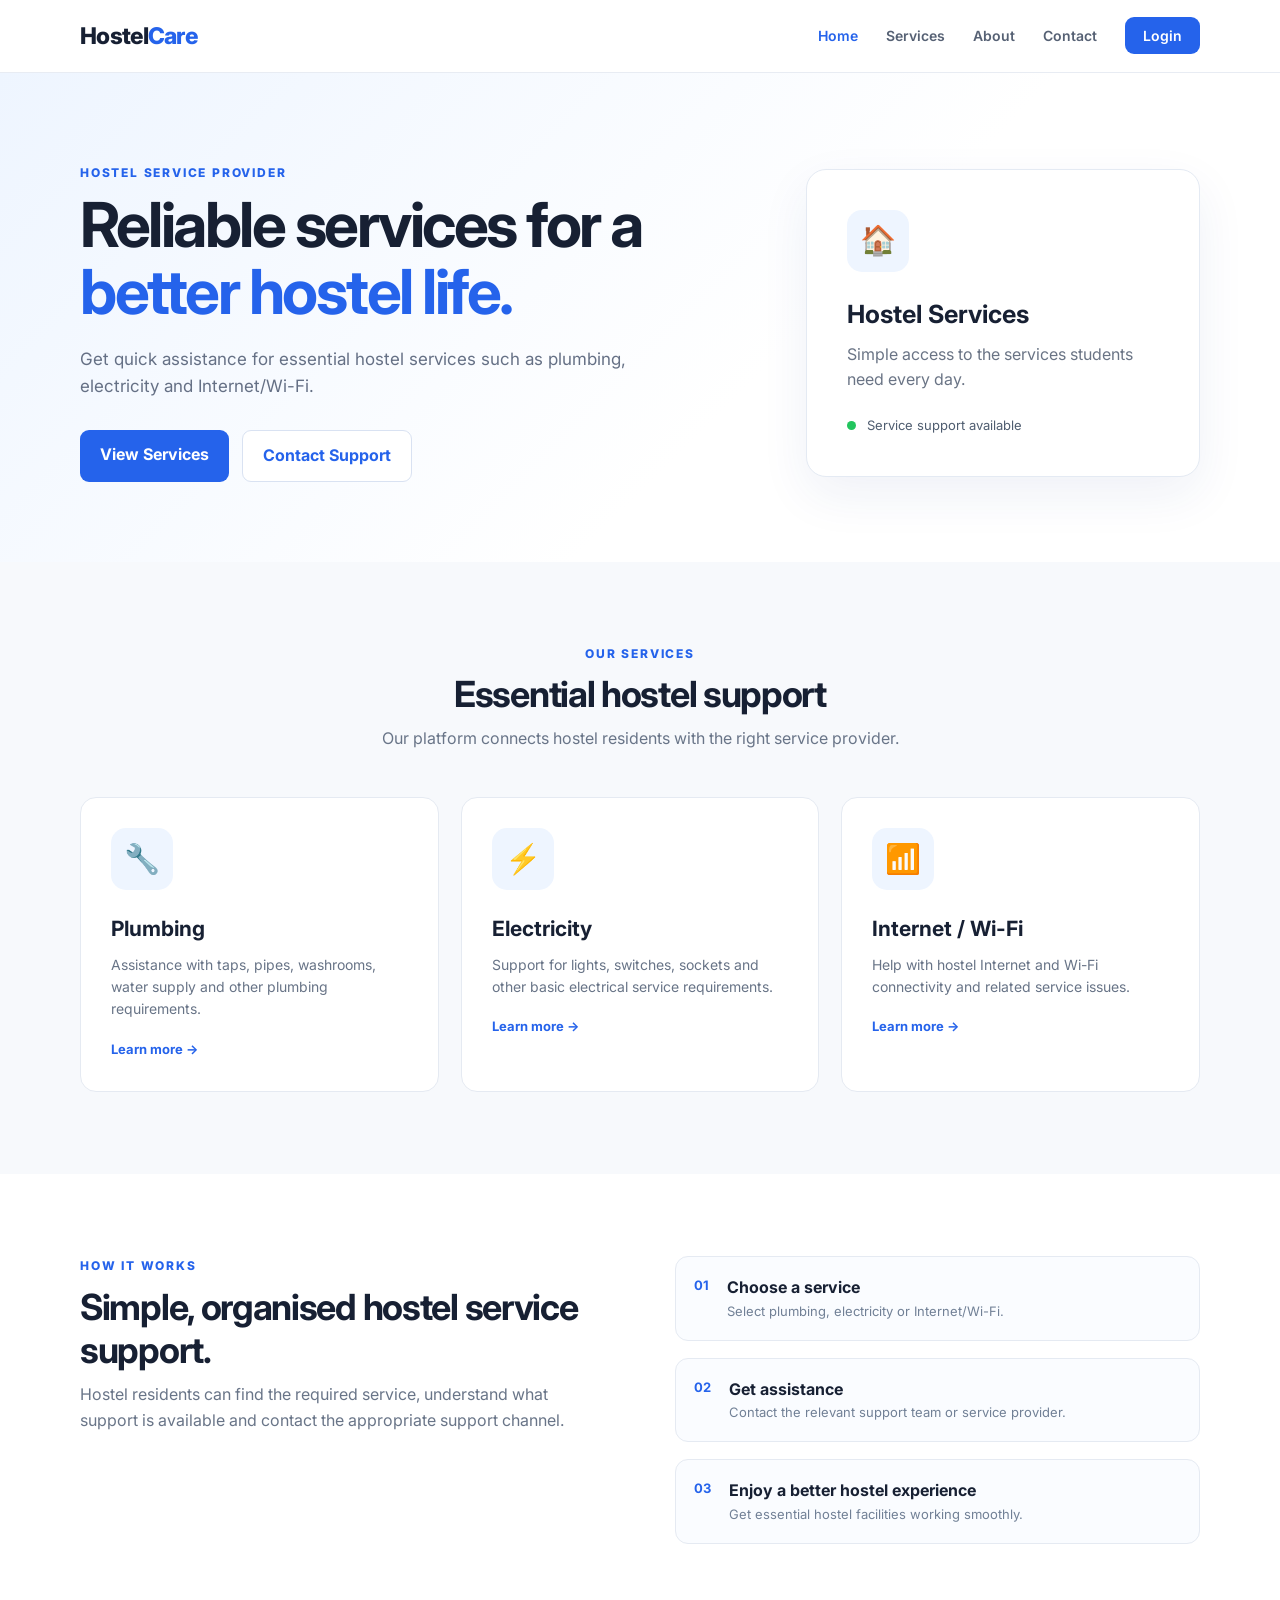
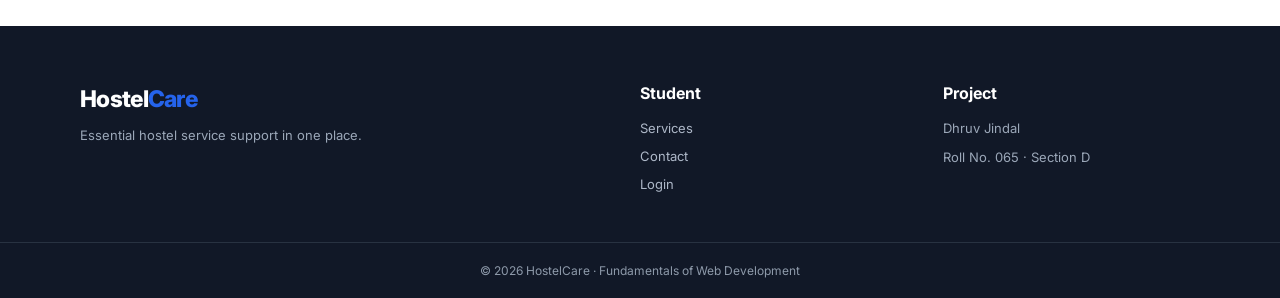
==== index.html @ 153b3556 "Add files via upload" ====
<!DOCTYPE html>
<html lang="en">
<head>
  <meta charset="UTF-8">
  <meta name="viewport" content="width=device-width, initial-scale=1.0">
  <title>HostelCare | Hostel Services</title>
  <link rel="stylesheet" href="style.css">
</head>
<body>
  <header class="header">
    <nav class="navbar container">
      <a href="index.html" class="logo">Hostel<span>Care</span></a>
      <ul class="nav-links">
        <li><a class="active" href="index.html">Home</a></li>
        <li><a href="services.html">Services</a></li>
        <li><a href="about.html">About</a></li>
        <li><a href="contact.html">Contact</a></li>
        <li><a class="nav-btn" href="login.html">Login</a></li>
      </ul>
    </nav>
  </header>

  <main>
    <section class="hero">
      <div class="container hero-content">
        <div class="hero-text">
          <p class="eyebrow">HOSTEL SERVICE PROVIDER</p>
          <h1>Reliable services for a <span>better hostel life.</span></h1>
          <p class="hero-description">Get quick assistance for essential hostel services such as plumbing, electricity and Internet/Wi-Fi.</p>
          <div class="hero-actions">
            <a href="services.html" class="btn primary">View Services</a>
            <a href="contact.html" class="btn secondary">Contact Support</a>
          </div>
        </div>
        <div class="hero-card">
          <div class="hero-icon">🏠</div>
          <h3>Hostel Services</h3>
          <p>Simple access to the services students need every day.</p>
          <div class="mini-status"><span></span> Service support available</div>
        </div>
      </div>
    </section>

    <section class="services-preview section">
      <div class="container">
        <div class="section-heading">
          <p class="eyebrow">OUR SERVICES</p>
          <h2>Essential hostel support</h2>
          <p>Our platform connects hostel residents with the right service provider.</p>
        </div>
        <div class="service-grid">
          <article class="service-card">
            <div class="service-icon">🔧</div>
            <h3>Plumbing</h3>
            <p>Assistance with taps, pipes, washrooms, water supply and other plumbing requirements.</p>
            <a href="services.html">Learn more →</a>
          </article>
          <article class="service-card">
            <div class="service-icon">⚡</div>
            <h3>Electricity</h3>
            <p>Support for lights, switches, sockets and other basic electrical service requirements.</p>
            <a href="services.html">Learn more →</a>
          </article>
          <article class="service-card">
            <div class="service-icon">📶</div>
            <h3>Internet / Wi-Fi</h3>
            <p>Help with hostel Internet and Wi-Fi connectivity and related service issues.</p>
            <a href="services.html">Learn more →</a>
          </article>
        </div>
      </div>
    </section>

    <section class="how-section section">
      <div class="container two-column">
        <div>
          <p class="eyebrow">HOW IT WORKS</p>
          <h2>Simple, organised hostel service support.</h2>
          <p class="muted">Hostel residents can find the required service, understand what support is available and contact the appropriate support channel.</p>
        </div>
        <div class="steps">
          <div class="step"><b>01</b><div><h3>Choose a service</h3><p>Select plumbing, electricity or Internet/Wi-Fi.</p></div></div>
          <div class="step"><b>02</b><div><h3>Get assistance</h3><p>Contact the relevant support team or service provider.</p></div></div>
          <div class="step"><b>03</b><div><h3>Enjoy a better hostel experience</h3><p>Get essential hostel facilities working smoothly.</p></div></div>
        </div>
      </div>
    </section>
  </main>

  <footer class="footer">
    <div class="container footer-grid">
      <div><a href="index.html" class="logo footer-logo">Hostel<span>Care</span></a><p>Essential hostel service support in one place.</p></div>
      <div><h4>Student</h4><a href="services.html">Services</a><a href="contact.html">Contact</a><a href="login.html">Login</a></div>
      <div><h4>Project</h4><p>Dhruv Jindal</p><p>Roll No. 065 · Section D</p></div>
    </div>
    <div class="copyright">© 2026 HostelCare · Fundamentals of Web Development</div>
  </footer>
</body>
</html>
---- style.css ----
@import url('https://fonts.googleapis.com/css2?family=Inter:wght@400;500;600;700;800&display=swap');

*{margin:0;padding:0;box-sizing:border-box}html{scroll-behavior:smooth}body{font-family:'Inter',Arial,sans-serif;color:#172033;background:#f7f9fc;line-height:1.6}a{text-decoration:none;color:inherit}.container{width:min(1120px,92%);margin:auto}.header{background:#fff;border-bottom:1px solid #e8ecf3;position:sticky;top:0;z-index:10}.navbar{height:72px;display:flex;align-items:center;justify-content:space-between}.logo{font-size:23px;font-weight:800;letter-spacing:-.7px}.logo span{color:#2563eb}.nav-links{display:flex;align-items:center;gap:28px;list-style:none;font-size:14px;font-weight:600;color:#566174}.nav-links a{transition:.2s}.nav-links a:hover,.nav-links .active{color:#2563eb}.nav-btn{background:#2563eb!important;color:#fff!important;padding:10px 18px;border-radius:9px}.active-btn{box-shadow:0 4px 15px #2563eb33}.hero{background:linear-gradient(135deg,#eef5ff,#fff 60%);padding:90px 0 80px}.hero-content{display:grid;grid-template-columns:1.25fr .75fr;gap:70px;align-items:center}.eyebrow{font-size:12px;font-weight:800;letter-spacing:1.8px;color:#2563eb;margin-bottom:10px}.hero h1{font-size:clamp(38px,5vw,62px);line-height:1.08;letter-spacing:-2.5px;margin-bottom:20px}.hero h1 span{color:#2563eb}.hero-description{font-size:17px;color:#657085;max-width:620px}.hero-actions{display:flex;gap:13px;margin-top:30px}.btn{display:inline-block;border:0;cursor:pointer;font:inherit;font-weight:700;padding:12px 20px;border-radius:9px;transition:.2s}.btn:hover{transform:translateY(-1px)}.primary{background:#2563eb;color:white}.secondary{background:#fff;color:#2563eb;border:1px solid #d9e2f2}.small{padding:10px 15px;font-size:13px}.full{width:100%}.hero-card{background:#fff;border:1px solid #e4eaf3;border-radius:20px;padding:40px;box-shadow:0 18px 50px #1e3a8a12}.hero-icon,.service-icon{width:62px;height:62px;border-radius:15px;background:#eef5ff;display:grid;place-items:center;font-size:29px;margin-bottom:22px}.hero-card h3{font-size:25px}.hero-card p{color:#6a7485;margin:8px 0 22px}.mini-status{font-size:13px;color:#4f5d70}.mini-status span{display:inline-block;width:9px;height:9px;background:#22c55e;border-radius:50%;margin-right:7px}.section{padding:82px 0}.section-heading{text-align:center;max-width:650px;margin:0 auto 45px}.section-heading h2,.two-column h2{font-size:36px;letter-spacing:-1.3px;line-height:1.2;margin-bottom:10px}.section-heading>p:last-child,.muted{color:#697588}.service-grid{display:grid;grid-template-columns:repeat(3,1fr);gap:22px}.service-card{background:#fff;border:1px solid #e5eaf2;border-radius:16px;padding:30px;transition:.2s}.service-card:hover{transform:translateY(-4px);box-shadow:0 14px 35px #1e3a8a0d}.service-card h3{font-size:21px;margin-bottom:8px}.service-card p{color:#687487;font-size:14px}.service-card>a:not(.btn){display:inline-block;color:#2563eb;font-weight:700;font-size:13px;margin-top:18px}.how-section{background:#fff}.two-column{display:grid;grid-template-columns:1fr 1fr;gap:70px;align-items:start}.steps{display:grid;gap:17px}.step{display:flex;gap:18px;padding:18px;border:1px solid #e5eaf2;border-radius:13px;background:#fafcff}.step>b{font-size:13px;color:#2563eb}.step h3{font-size:16px}.step p{font-size:13px;color:#718096}.footer{background:#111827;color:#c7cfdb;padding:55px 0 0}.footer-grid{display:grid;grid-template-columns:2fr 1fr 1fr;gap:45px;padding-bottom:40px}.footer-logo{color:#fff}.footer p{font-size:13px;margin-top:8px;color:#9ba7b8}.footer h4{color:#fff;margin-bottom:12px}.footer-grid a:not(.logo){display:block;font-size:13px;margin:7px 0;color:#aeb8c8}.copyright{text-align:center;border-top:1px solid #283241;padding:18px;font-size:12px;color:#8e9aaa}.page-hero{padding:70px 0;background:linear-gradient(135deg,#eef5ff,#fff)}.page-hero h1{font-size:46px;line-height:1.15;letter-spacing:-1.5px;margin-bottom:10px}.page-hero p:last-child{color:#687487}.service-grid-large{grid-template-columns:repeat(3,1fr)}.detailed h2{font-size:22px;margin-bottom:8px}.detailed ul{margin:20px 0 25px;padding-left:18px;color:#657085;font-size:14px}.detailed li{margin:7px 0}.about-content p{margin:12px 0;color:#667286}.info-box{background:#fff;border:1px solid #e5eaf2;border-radius:16px;padding:30px}.info-box h3{margin-bottom:15px}.info-box p{margin:9px 0;font-size:14px}.contact-grid{display:grid;grid-template-columns:.8fr 1.2fr;gap:55px}.contact-info h2{font-size:34px;margin-bottom:10px}.contact-item{display:flex;flex-direction:column;gap:2px;margin-top:24px}.contact-item b{font-size:13px}.contact-item span{color:#697588;font-size:14px}.form-card{background:#fff;border:1px solid #e3e9f2;border-radius:16px;padding:32px;box-shadow:0 12px 35px #1e3a8a0a}.form-card label,.login-card label{font-size:13px;font-weight:700;display:block;margin:0 0 6px}.form-card input,.form-card select,.form-card textarea,.login-card input{width:100%;border:1px solid #d9e1ec;border-radius:8px;padding:11px 12px;font:inherit;font-size:14px;margin-bottom:17px;background:#fff}.form-card textarea{resize:vertical}.form-card button{width:100%}.login-main{min-height:calc(100vh - 145px);display:grid;place-items:center;padding:55px 15px}.login-card{width:min(420px,100%);background:#fff;border:1px solid #e2e8f1;border-radius:18px;padding:38px;box-shadow:0 18px 50px #1e3a8a12}.login-card .login-logo{font-size:34px;margin-bottom:10px}.login-card h1{font-size:31px;margin-bottom:5px}.login-card .muted{font-size:13px;margin-bottom:25px}.back-link{text-align:center;font-size:13px;color:#2563eb;margin-top:20px}

@media(max-width:800px){.nav-links{gap:12px;font-size:12px}.hero-content,.two-column,.contact-grid{grid-template-columns:1fr;gap:35px}.hero{padding:60px 0}.service-grid,.service-grid-large{grid-template-columns:1fr}.footer-grid{grid-template-columns:1fr 1fr}.hero h1{font-size:42px}.page-hero h1{font-size:37px}}
@media(max-width:560px){.navbar{height:auto;padding:15px 0;align-items:flex-start}.nav-links{flex-wrap:wrap;justify-content:flex-end;max-width:70%}.nav-btn{padding:7px 11px}.hero-actions{flex-direction:column}.footer-grid{grid-template-columns:1fr}.section{padding:60px 0}}

/* ---------- Task 6 additions: validation, request list, password toggle ---------- */
.input-invalid{border-color:#dc2626!important;background:#fff8f8!important}
.field-error{color:#dc2626;font-size:12px;font-weight:600;margin:-12px 0 14px;min-height:0}
.field-error:empty{display:none}
.form-success,.form-status{margin-top:16px;padding:12px 14px;border-radius:9px;background:#ecfdf5;color:#166534;font-size:14px;font-weight:600}
.form-status{background:#eef5ff;color:#1e40af}
.form-success[hidden],.form-status[hidden],.request-list[hidden]{display:none}
.requests-card{background:#fff;border:1px solid #e3e9f2;border-radius:16px;padding:28px;margin-top:28px}
.requests-card h2{font-size:22px;margin-bottom:4px}
.small-note{font-size:13px;margin-bottom:16px}
.request-list{list-style:none;display:grid;gap:12px}
.request-item{border:1px solid #e5eaf2;border-radius:12px;padding:16px;background:#fafcff}
.request-header{display:flex;justify-content:space-between;align-items:center;gap:12px;margin-bottom:4px;font-size:15px}
.request-item small{color:#8a94a6;font-size:12px}
.request-item p{font-size:14px;color:#4f5d70;margin-top:6px}
.request-delete{border:1px solid #fecaca;background:#fff;color:#dc2626;border-radius:7px;padding:5px 11px;font:inherit;font-size:12px;font-weight:700;cursor:pointer}
.request-delete:hover{background:#fef2f2}
.password-wrap{position:relative}
.password-wrap input{padding-right:64px}
.toggle-password{position:absolute;right:8px;top:8px;border:0;background:none;color:#2563eb;font:inherit;font-size:13px;font-weight:700;cursor:pointer;padding:4px 8px}
.login-card .field-error{margin-top:-12px}
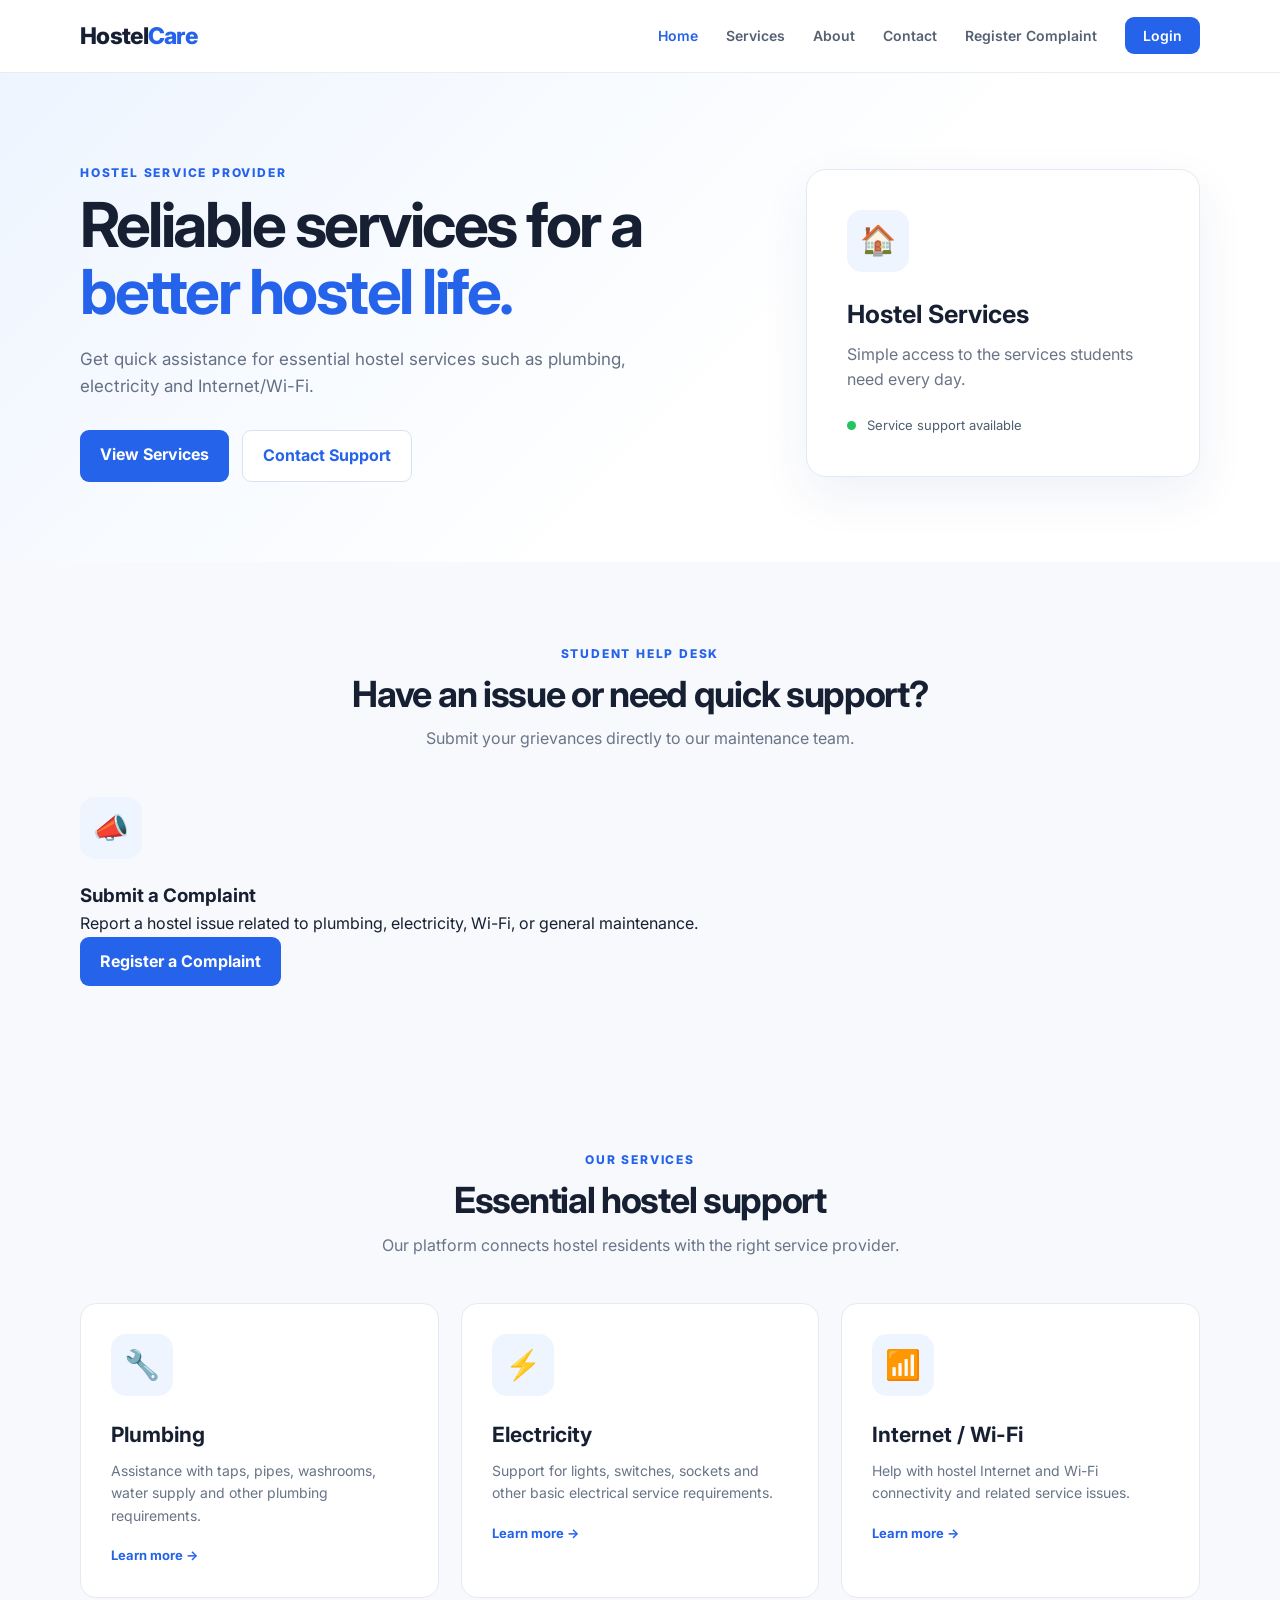
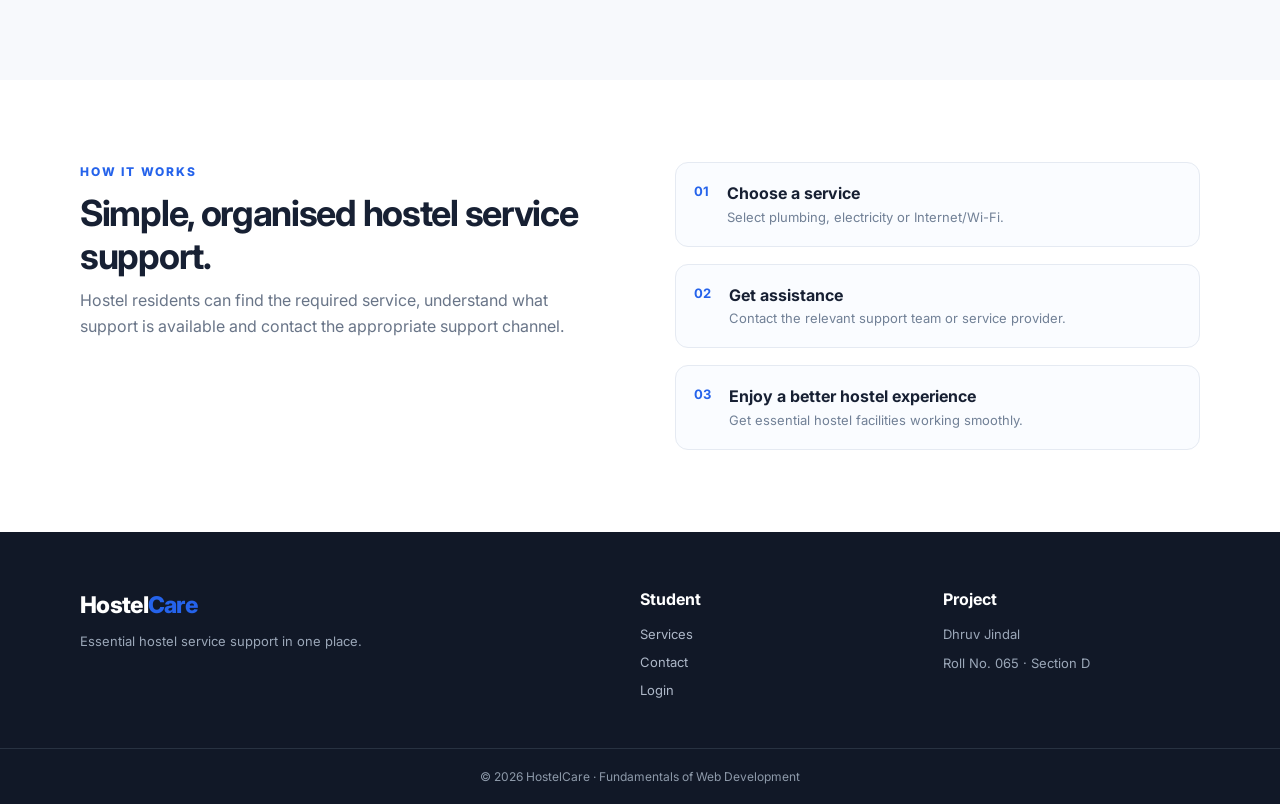
==== commit efb805f3: "Add student help desk section to index.html Added a section for quick access to student help desk an" ====
--- a/index.html
+++ b/index.html
@@ -15,6 +15,7 @@
         <li><a href="services.html">Services</a></li>
         <li><a href="about.html">About</a></li>
         <li><a href="contact.html">Contact</a></li>
+        <li><a href="complaint.html">Register Complaint</a></li>
         <li><a class="nav-btn" href="login.html">Login</a></li>
       </ul>
     </nav>
@@ -37,6 +38,24 @@
           <h3>Hostel Services</h3>
           <p>Simple access to the services students need every day.</p>
           <div class="mini-status"><span></span> Service support available</div>
+        </div>
+      </div>
+    </section>
+
+    <section class="section quick-access" id="quick-access">
+      <div class="container">
+        <div class="section-heading">
+          <p class="eyebrow">STUDENT HELP DESK</p>
+          <h2>Have an issue or need quick support?</h2>
+          <p>Submit your grievances directly to our maintenance team.</p>
+        </div>
+        <div class="quick-grid single-card">
+          <article class="quick-card">
+            <div class="service-icon">📣</div>
+            <h3>Submit a Complaint</h3>
+            <p>Report a hostel issue related to plumbing, electricity, Wi-Fi, or general maintenance.</p>
+            <a class="btn primary" href="complaint.html">Register a Complaint</a>
+          </article>
         </div>
       </div>
     </section>
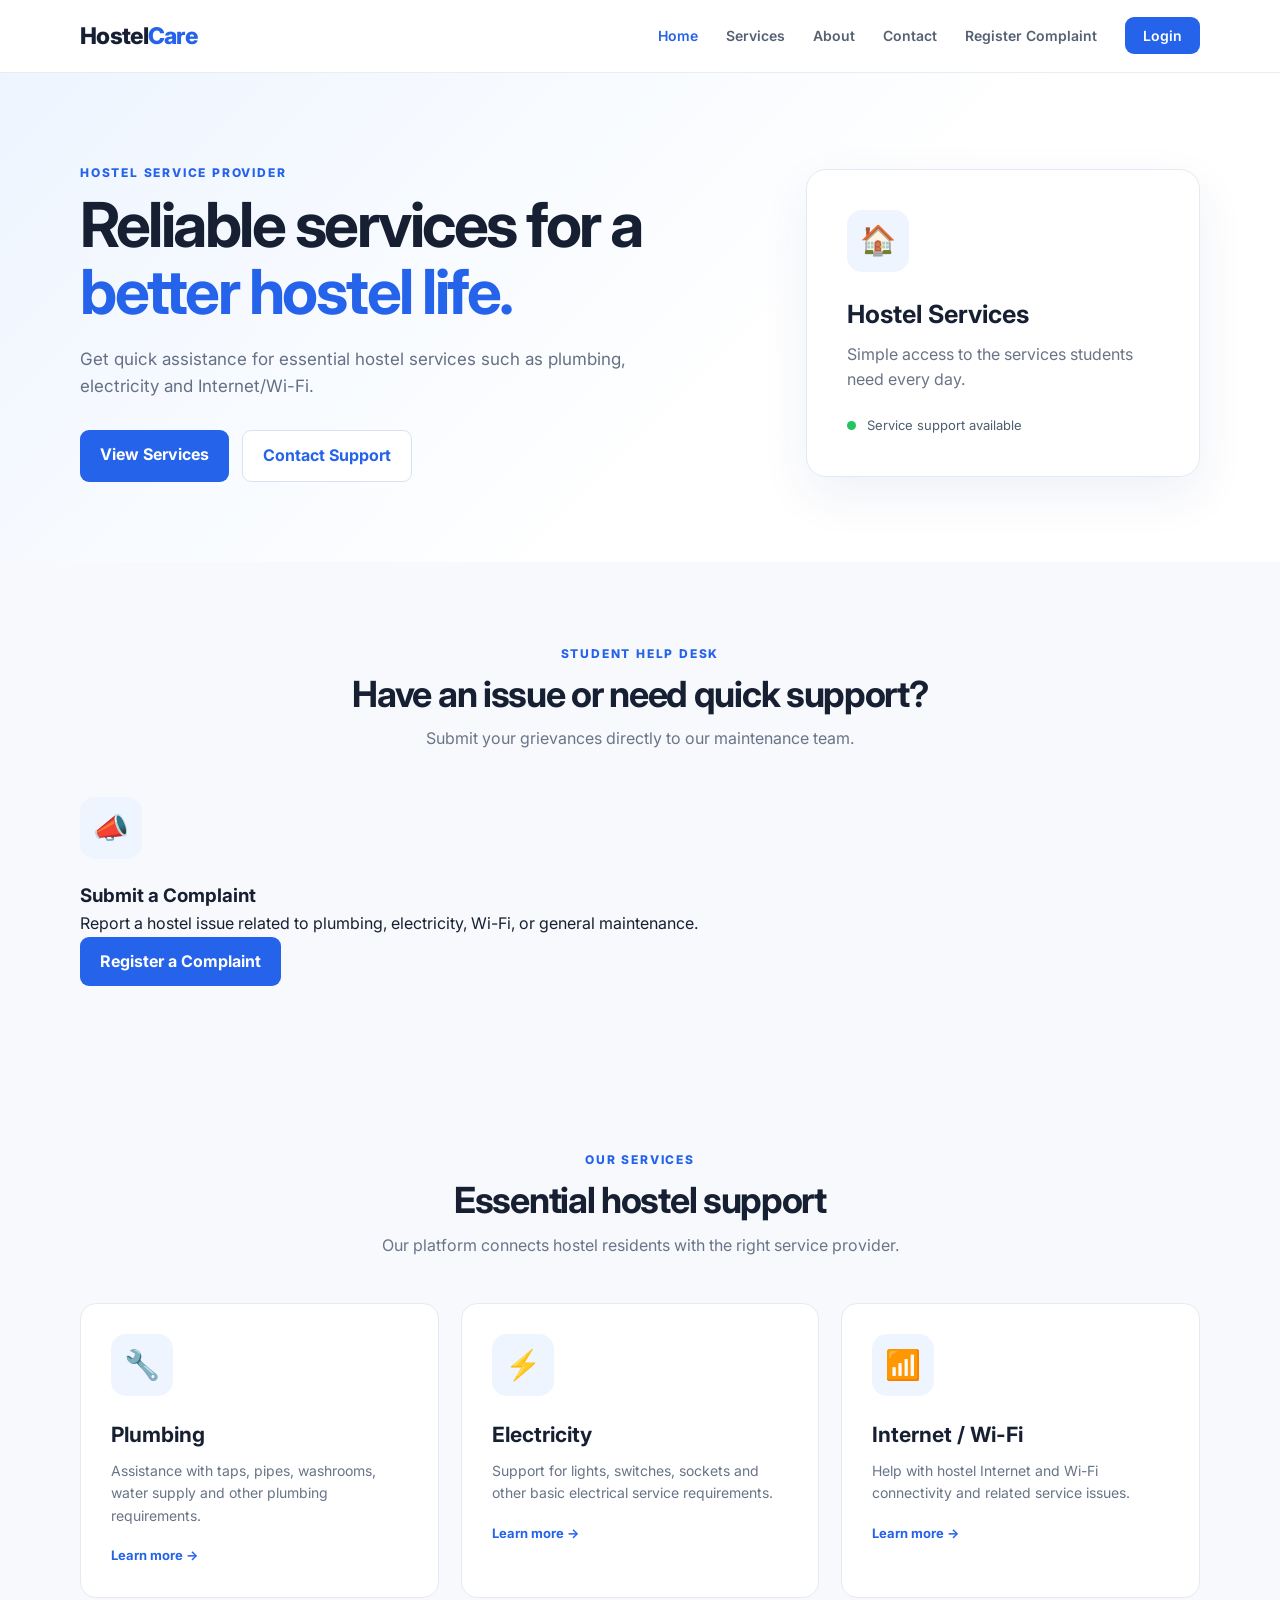
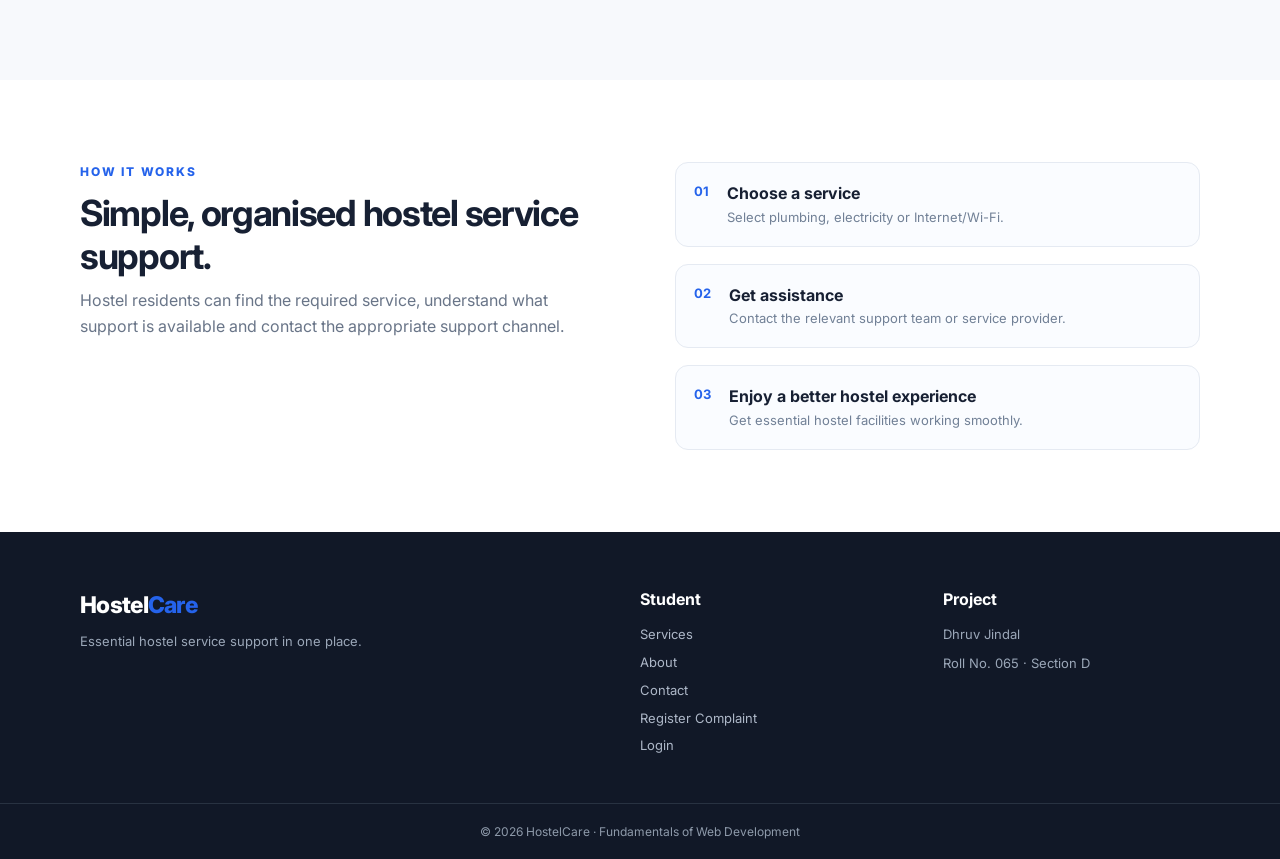
==== commit 1f0a0d93: "Update footer links and add 'Register Complaint' option" ====
--- a/index.html
+++ b/index.html
@@ -109,7 +109,7 @@
   <footer class="footer">
     <div class="container footer-grid">
       <div><a href="index.html" class="logo footer-logo">Hostel<span>Care</span></a><p>Essential hostel service support in one place.</p></div>
-      <div><h4>Student</h4><a href="services.html">Services</a><a href="contact.html">Contact</a><a href="login.html">Login</a></div>
+      <div><h4>Student</h4><a href="services.html">Services</a><a href="about.html">About</a><a href="contact.html">Contact</a><a href="complaint.html">Register Complaint</a><a href="login.html">Login</a></div>
       <div><h4>Project</h4><p>Dhruv Jindal</p><p>Roll No. 065 · Section D</p></div>
     </div>
     <div class="copyright">© 2026 HostelCare · Fundamentals of Web Development</div>
